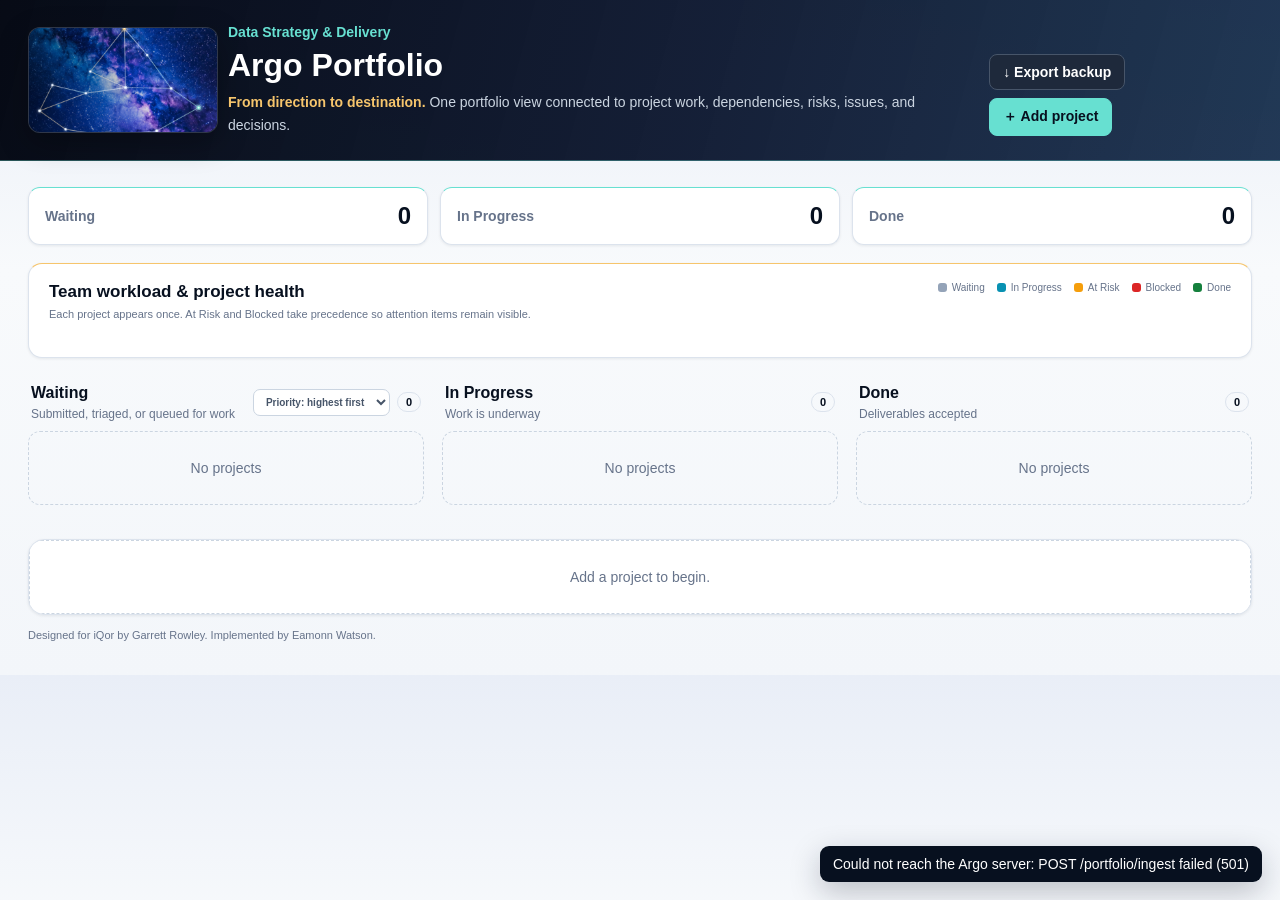
==== src/Argo.Web/wwwroot/Index.html @ f132f1d8 "Restructure the solution and move the web app into src/Argo.Web" ====
<!doctype html>
<html lang="en">

<head>
    <meta charset="utf-8">
    <meta name="viewport" content="width=device-width, initial-scale=1">
    <title>Argo Portfolio | Data Strategy &amp; Delivery</title>
    <link rel="stylesheet" href="css/common.css">
    <link rel="stylesheet" href="css/portfolio.css">
</head>

<body>
    <header class="topbar">
        <div class="shell">
            <div class="brand-row">
                <div class="constellation-mark" role="img" aria-label="Argo constellation with Canopus highlighted against deep space"><img src="assets/argo-constellation.png" alt=""></div>
                <div>
                    <div class="eyebrow">Data Strategy &amp; Delivery</div>
                    <h1>Argo Portfolio</h1>
                    <p class="subtitle"><strong>From direction to destination.</strong> One portfolio view connected to project work, dependencies, risks, issues, and decisions.</p>
                </div>
            </div>
            <div class="actions">
                <input id="import-file" class="screen-only-file" type="file" accept="application/json,.json">
                <button id="import-btn" class="btn dark" type="button" style="display:none">↑ Import</button>
                <button id="export-btn" class="btn dark" type="button">↓ Export backup</button>
                <button id="add-project-btn" class="btn primary" type="button">＋ Add project</button>
            </div>
        </div>
    </header>

    <main class="shell content">
        <section id="summary" class="summary" aria-label="Portfolio summary"></section>
        <section id="team-chart" class="team-chart" aria-label="Team workload and project health"></section>
        <section id="board" class="board" aria-label="Project status board"></section>
        <section id="detail" class="detail" aria-live="polite"></section>
        <div class="footnote"><span>Designed for iQor by Garrett Rowley. Implemented by Eamonn Watson.</span></div>
    </main>

    <dialog id="project-dialog">
        <form id="project-form" method="dialog">
            <div class="dialog-head">
                <h2 id="project-dialog-title">Project</h2>
                <p>Add or update portfolio-level information.</p>
            </div>
            <div class="dialog-body">
                <input name="id" type="hidden">
                <div class="field">
                    <label for="project-name">Project name</label>
                    <input id="project-name" name="name" required>
                </div>
                <div class="field">
                    <label for="project-owner">Project owner</label>
                    <select id="project-owner" name="owner" required>
                        <option value="Unassigned">Unassigned</option>
                    </select>
                </div>
                <div class="field">
                    <label for="project-status">Overall status</label>
                    <select id="project-status" name="status">
                        <option>Waiting</option>
                        <option>In Progress</option>
                        <option>Done</option>
                    </select>
                </div>
                <div class="field">
                    <label for="project-health">Health</label>
                    <select id="project-health" name="health">
                        <option>Not Assessed</option>
                        <option>On Track</option>
                        <option>At Risk</option>
                        <option>Blocked</option>
                        <option>Complete</option>
                    </select>
                </div>
                <div class="field" id="project-priority-field">
                    <label for="project-priority">Waiting priority</label>
                    <select id="project-priority" name="priority">
                        <option>Needs Triage</option>
                        <option>Critical</option>
                        <option>High</option>
                        <option selected>Medium</option>
                        <option>Low</option>
                    </select>
                </div>
                <div class="field full">
                    <label for="project-objective">Objective</label>
                    <textarea id="project-objective" name="objective"></textarea>
                </div>
                <div class="field">
                    <label for="project-milestone">Next milestone</label>
                    <input id="project-milestone" name="nextMilestone">
                </div>
                <div class="field">
                    <label for="project-date">Target date</label>
                    <input id="project-date" name="targetDate" type="date">
                </div>
            </div>
            <div class="dialog-actions">
                <button class="btn" type="button" data-close="project-dialog">Cancel</button>
                <button class="btn primary" type="submit">Save project</button>
            </div>
        </form>
    </dialog>

    <dialog id="work-dialog">
        <form id="work-form" method="dialog">
            <div class="dialog-head">
                <h2>Work package or wave</h2>
                <p>Define the outcome, people, inputs, milestone, and completion criteria.</p>
            </div>
            <div class="dialog-body">
                <input name="id" type="hidden">
                <input name="projectId" type="hidden">
                <div class="field full">
                    <label for="work-title">Work package / wave name</label>
                    <input id="work-title" name="title" required>
                </div>
                <div class="field">
                    <label for="work-owner">Owner</label>
                    <input id="work-owner" name="owner" required>
                </div>
                <div class="field">
                    <label for="work-status">Status</label>
                    <select id="work-status" name="status">
                        <option>Not Started</option>
                        <option>Waiting</option>
                        <option>In Progress</option>
                        <option>Blocked</option>
                        <option>Done</option>
                    </select>
                </div>
                <div class="field">
                    <label for="work-date">Due date</label>
                    <input id="work-date" name="dueDate" type="date">
                </div>
                <div class="field">
                    <label for="work-dependency">Blocker or dependency</label>
                    <input id="work-dependency" name="dependency">
                </div>
                <div class="field full">
                    <label for="work-purpose">Purpose / outcome</label>
                    <textarea id="work-purpose" name="purpose"></textarea>
                </div>
                <div class="field full">
                    <label for="work-participants">Participants</label>
                    <textarea id="work-participants" name="participants" placeholder="Who needs to participate or approve?"></textarea>
                </div>
                <div class="field full">
                    <label for="work-inputs">Required inputs</label>
                    <textarea id="work-inputs" name="requiredInputs" placeholder="Samples, source files, decisions, access, or other prerequisites"></textarea>
                </div>
                <div class="field full">
                    <label for="work-milestone">Milestone / deliverable</label>
                    <textarea id="work-milestone" name="milestone"></textarea>
                </div>
                <div class="field full">
                    <label for="work-done">Definition of done</label>
                    <textarea id="work-done" name="definitionOfDone" placeholder="What must be true before this wave can be marked complete?"></textarea>
                </div>
            </div>
            <div class="dialog-actions">
                <button class="btn" type="button" data-close="work-dialog">Cancel</button>
                <button class="btn primary" type="submit">Save work package</button>
            </div>
        </form>
    </dialog>

    <dialog id="activity-dialog">
        <form id="activity-form" method="dialog">
            <div class="dialog-head">
                <h2>Wave activity</h2>
                <p>Add a trackable activity beneath the selected work package.</p>
            </div>
            <div class="dialog-body">
                <input name="id" type="hidden">
                <input name="projectId" type="hidden">
                <input name="workItemId" type="hidden">
                <div class="field full">
                    <label for="activity-title">Activity</label>
                    <input id="activity-title" name="title" required>
                </div>
                <div class="field">
                    <label for="activity-owner">Owner</label>
                    <input id="activity-owner" name="owner" required>
                </div>
                <div class="field">
                    <label for="activity-status">Status</label>
                    <select id="activity-status" name="status">
                        <option>Not Started</option>
                        <option>Waiting</option>
                        <option>In Progress</option>
                        <option>Blocked</option>
                        <option>Done</option>
                    </select>
                </div>
                <div class="field">
                    <label for="activity-date">Due date</label>
                    <input id="activity-date" name="dueDate" type="date">
                </div>
                <div class="field full">
                    <label for="activity-notes">Notes</label>
                    <textarea id="activity-notes" name="notes"></textarea>
                </div>
            </div>
            <div class="dialog-actions">
                <button class="btn" type="button" data-close="activity-dialog">Cancel</button>
                <button class="btn primary" type="submit">Save activity</button>
            </div>
        </form>
    </dialog>

    <dialog id="raid-dialog">
        <form id="raid-form" method="dialog">
            <div class="dialog-head">
                <h2>RAID or decision record</h2>
                <p>Capture what needs attention, ownership, or leadership input.</p>
            </div>
            <div class="dialog-body">
                <input name="id" type="hidden">
                <input name="projectId" type="hidden">
                <div class="field">
                    <label for="raid-type">Type</label>
                    <select id="raid-type" name="type">
                        <option>Risk</option>
                        <option>Assumption</option>
                        <option>Issue</option>
                        <option>Dependency</option>
                        <option>Decision</option>
                    </select>
                </div>
                <div class="field">
                    <label for="raid-owner">Owner</label>
                    <input id="raid-owner" name="owner" required>
                </div>
                <div class="field full">
                    <label for="raid-description">Description</label>
                    <textarea id="raid-description" name="description" required></textarea>
                </div>
                <div class="field">
                    <label for="raid-date">Due date</label>
                    <input id="raid-date" name="dueDate" type="date">
                </div>
            </div>
            <div class="dialog-actions">
                <button class="btn" type="button" data-close="raid-dialog">Cancel</button>
                <button class="btn primary" type="submit">Save record</button>
            </div>
        </form>
    </dialog>

    <div id="toast" class="toast" role="status"></div>

    <script src="js/common.js"></script>
    <script src="js/portfolio.js"></script>
</body>

</html>
---- src/Argo.Web/wwwroot/css/common.css ----
:root {
  --ink:#0f172a;
  --muted:#64748b;
  --line:#e2e8f0;
  --paper:#fff;
  --wash:#f3f6fa;
  --cyan:#67e0d1;
  --cyan-dark:#197f85;
  --brand-violet:#4f86e8;
  --brand-cyan:#67e0d1;
  --brand-night:#020611;
  --brand-gold:#f6c56c;
  --amber:#f59e0b;
  --red:#dc2626;
  --green:#15803d;
  --shadow:0 1px 3px rgba(15,23,42,.08);
}

* {
  box-sizing:border-box;
}

body {
  margin:0;
  background:var(--wash);
  color:var(--ink);
  font-family:Inter,Aptos,"Segoe UI",Arial,sans-serif;
  font-size:14px;
}

button,input,select,textarea {
  font:inherit;
}

button {
  cursor:pointer;
}

.topbar {
  background:var(--ink);
  color:white;
  border-bottom:1px solid #334155;
}

.btn:hover {
  background:#f1f5f9;
}

.btn.primary {
  background:var(--cyan);
  border-color:var(--cyan);
  color:var(--ink);
}

.btn.primary:hover {
  background:#a5f3fc;
}

.btn.dark {
  background:#1e293b;
  border-color:#475569;
  color:white;
}

.btn.small {
  padding:7px 10px;
  font-size:12px;
}

.field {
  display:grid;
  gap:6px;
}

.field.full {
  grid-column:1/-1;
}

.toast.show {
  opacity:1;
  transform:none;
}

:root {
  --ink:#07101f;
  --muted:#66738a;
  --line:#dce3ed;
  --wash:#f3f6fa;
  --cyan:#67e0d1;
  --cyan-dark:#197f85;
  --brand-violet:#4f86e8;
  --brand-cyan:#67e0d1;
  --brand-night:#020611;
  --brand-gold:#f6c56c;
}

body {
  background:linear-gradient(180deg,#e9eef7 0,#f8fafc 270px,#f3f6fa 100%);
}

.topbar {
  background:linear-gradient(105deg,rgba(2,6,17,.98),rgba(7,18,42,.94) 54%,rgba(11,36,68,.9));
  border-bottom-color:rgba(103,224,209,.35);
}

.topbar::before {
  background-image:radial-gradient(circle,rgba(255,255,255,.72) 0 1px,transparent 1.5px);
  background-size:46px 46px;
  opacity:.18;
  mask-image:linear-gradient(90deg,transparent 22%,#000 68%,transparent);
}

.topbar::after {
  border-color:rgba(246,197,108,.07);
}

.constellation-mark {
  width:190px;
  height:106px;
  flex:0 0 190px;
  border:1px solid rgba(255,255,255,.16);
  border-radius:12px;
  overflow:hidden;
  background:#071126;
  box-shadow:0 10px 30px rgba(0,0,0,.28);
}

.constellation-mark img {
  display:block;
  width:100%;
  height:100%;
  object-fit:cover;
}

.brand-row {
  display:flex;
  align-items:center;
  gap:10px;
}

.btn.primary {
  background:var(--brand-cyan);
  border-color:var(--brand-cyan);
  color:#07101f;
}

.field input:focus,.field select:focus,.field textarea:focus {
  border-color:var(--brand-cyan);
  box-shadow:0 0 0 3px rgba(103,224,209,.18);
}
---- src/Argo.Web/wwwroot/css/portfolio.css ----
.shell {
  max-width:1500px;
  margin:auto;
  padding:0 28px;
}

.topbar .shell {
  display:flex;
  align-items:flex-end;
  justify-content:space-between;
  gap:24px;
  padding-top:24px;
  padding-bottom:24px;
}

.eyebrow {
  color:var(--cyan);
  font-weight:700;
  margin-bottom:8px;
}

.topbar h1 {
  font-size:30px;
  line-height:1.1;
  margin:0;
}

.subtitle {
  color:#cbd5e1;
  line-height:1.6;
  margin:8px 0 0;
}

.actions {
  display:flex;
  flex-wrap:wrap;
  gap:8px;
}

.btn {
  border:1px solid var(--line);
  border-radius:8px;
  background:white;
  color:var(--ink);
  padding:9px 13px;
  font-weight:650;
  display:inline-flex;
  align-items:center;
  gap:7px;
  justify-content:center;
}

.content {
  padding-top:26px;
  padding-bottom:34px;
}

.summary {
  display:grid;
  grid-template-columns:repeat(3,1fr);
  gap:12px;
  margin-bottom:18px;
}

.stat {
  display:flex;
  justify-content:space-between;
  align-items:center;
  background:var(--paper);
  border:1px solid var(--line);
  border-radius:12px;
  padding:14px 16px;
  box-shadow:var(--shadow);
}

.stat-label {
  color:var(--muted);
  font-weight:650;
}

.stat-value {
  font-size:24px;
  font-weight:750;
}

.team-chart {
  background:var(--paper);
  border:1px solid var(--line);
  border-radius:14px;
  padding:18px 20px;
  margin-bottom:26px;
  box-shadow:var(--shadow);
}

.chart-head {
  display:flex;
  align-items:flex-start;
  justify-content:space-between;
  gap:18px;
  margin-bottom:16px;
}

.chart-head h2 {
  font-size:17px;
  margin:0;
}

.chart-head p {
  font-size:11px;
  color:var(--muted);
  margin:5px 0 0;
  line-height:1.45;
}

.chart-legend {
  display:flex;
  align-items:center;
  justify-content:flex-end;
  gap:12px;
  flex-wrap:wrap;
  font-size:10px;
  color:var(--muted);
}

.legend-item {
  display:inline-flex;
  align-items:center;
  gap:5px;
}

.legend-dot {
  width:9px;
  height:9px;
  border-radius:3px;
}

.owner-bars {
  display:grid;
  gap:11px;
}

.owner-bar-row {
  display:grid;
  grid-template-columns:170px minmax(240px,1fr) 46px;
  align-items:center;
  gap:13px;
}

.owner-name {
  font-size:12px;
  font-weight:750;
}

.owner-track {
  height:28px;
  background:#f1f5f9;
  border-radius:7px;
  display:flex;
  overflow:hidden;
  box-shadow:inset 0 0 0 1px #e2e8f0;
}

.owner-segment {
  min-width:0;
  height:100%;
  display:flex;
  align-items:center;
  justify-content:center;
  color:white;
  font-size:10px;
  font-weight:800;
  border-right:1px solid rgba(255,255,255,.5);
}

.owner-segment:last-child {
  border-right:0;
}

.owner-total {
  text-align:right;
  font-size:12px;
  font-weight:750;
}

.owner-total span {
  display:block;
  font-size:9px;
  color:var(--muted);
  font-weight:600;
}

.chart-Waiting {
  background:#94a3b8;
}

.chart-In-Progress {
  background:#0891b2;
}

.chart-At-Risk {
  background:#f59e0b;
}

.chart-Blocked {
  background:#dc2626;
}

.chart-Done {
  background:#15803d;
}

.board {
  display:grid;
  grid-template-columns:repeat(3,minmax(0,1fr));
  gap:18px;
}

.lane-head {
  display:flex;
  align-items:center;
  justify-content:space-between;
  gap:12px;
  margin:0 3px 10px;
}

.lane-head h2 {
  font-size:16px;
  margin:0;
}

.lane-head p {
  font-size:12px;
  color:var(--muted);
  margin:5px 0 0;
}

.lane-tools {
  display:flex;
  align-items:center;
  gap:7px;
}

.sort-select {
  max-width:164px;
  border:1px solid #cbd5e1;
  border-radius:7px;
  background:white;
  color:#475569;
  padding:6px 8px;
  font-size:10px;
  font-weight:700;
}

.count,.badge {
  display:inline-flex;
  align-items:center;
  border-radius:999px;
  border:1px solid var(--line);
  padding:3px 8px;
  font-size:11px;
  font-weight:700;
  white-space:nowrap;
}

.cards {
  display:grid;
  gap:10px;
}

.project-card {
  width:100%;
  text-align:left;
  background:var(--paper);
  border:1px solid var(--line);
  border-radius:12px;
  padding:15px;
  box-shadow:var(--shadow);
  color:inherit;
}

.project-card:hover,.project-card.selected {
  border-color:#06b6d4;
  box-shadow:0 0 0 1px #06b6d4;
}

.card-top,.card-foot {
  display:flex;
  align-items:center;
  justify-content:space-between;
  gap:10px;
}

.card-tags {
  display:flex;
  align-items:center;
  gap:6px;
  flex-wrap:wrap;
  justify-content:flex-end;
}

.project-id {
  font-size:11px;
  font-weight:800;
  letter-spacing:.04em;
  color:var(--muted);
}

.project-card h3 {
  font-size:15px;
  margin:12px 0;
}

.owner-date {
  display:flex;
  justify-content:space-between;
  gap:12px;
  color:var(--muted);
  font-size:11px;
}

.card-foot {
  border-top:1px solid #f1f5f9;
  margin-top:12px;
  padding-top:11px;
  font-size:11px;
  color:#475569;
  font-weight:650;
}

.truncate {
  white-space:nowrap;
  overflow:hidden;
  text-overflow:ellipsis;
}

.health.Blocked {
  background:#fee2e2;
  color:#991b1b;
  border-color:#fecaca;
}

.health.At-Risk {
  background:#fffbeb;
  color:#92400e;
  border-color:#fde68a;
}

.health.On-Track,.health.Complete {
  background:#f0fdf4;
  color:#166534;
  border-color:#bbf7d0;
}

.priority.Critical {
  background:#7f1d1d;
  color:white;
  border-color:#7f1d1d;
}

.priority.High {
  background:#fee2e2;
  color:#991b1b;
  border-color:#fecaca;
}

.priority.Medium {
  background:#fff7ed;
  color:#9a3412;
  border-color:#fed7aa;
}

.priority.Low {
  background:#f1f5f9;
  color:#475569;
  border-color:#cbd5e1;
}

.empty {
  border:1px dashed #cbd5e1;
  border-radius:12px;
  text-align:center;
  color:var(--muted);
  padding:28px 10px;
}

.detail {
  margin-top:34px;
  background:var(--paper);
  border:1px solid var(--line);
  border-radius:16px;
  overflow:hidden;
  box-shadow:var(--shadow);
}

.detail-head {
  background:var(--ink);
  color:white;
  padding:22px;
}

.detail-title-row {
  display:flex;
  align-items:flex-start;
  justify-content:space-between;
  gap:18px;
}

.detail-tags {
  display:flex;
  align-items:center;
  gap:8px;
  flex-wrap:wrap;
}

.detail-head h2 {
  font-size:24px;
  margin:10px 0 0;
}

.detail-head .objective {
  color:#cbd5e1;
  line-height:1.6;
  max-width:900px;
  margin:8px 0 0;
}

.facts {
  display:grid;
  grid-template-columns:repeat(4,minmax(0,1fr));
  gap:18px;
  border-top:1px solid #334155;
  margin-top:20px;
  padding-top:18px;
}

.fact-label {
  text-transform:uppercase;
  letter-spacing:.05em;
  color:#94a3b8;
  font-size:10px;
  font-weight:700;
}

.fact-value {
  margin-top:5px;
  font-weight:650;
}

.detail-body {
  display:grid;
  grid-template-columns:1.45fr 1fr;
  gap:28px;
  padding:22px;
}

.section-title {
  display:flex;
  align-items:center;
  justify-content:space-between;
  gap:12px;
  margin-bottom:10px;
}

.section-title h3 {
  margin:0;
  font-size:15px;
}

.section-title p {
  margin:4px 0 0;
  color:var(--muted);
  font-size:11px;
}

.table-wrap {
  overflow:auto;
  border:1px solid var(--line);
  border-radius:11px;
}

table {
  width:100%;
  border-collapse:collapse;
  min-width:650px;
}

th,td {
  text-align:left;
  padding:10px;
  border-bottom:1px solid var(--line);
  vertical-align:top;
}

th {
  font-size:11px;
  background:#f8fafc;
}

td {
  font-size:12px;
}

tr:last-child td {
  border-bottom:0;
}

.subtext {
  font-size:10px;
  color:var(--muted);
  margin-top:4px;
}

.edit-link {
  border:0;
  background:transparent;
  color:var(--cyan-dark);
  font-weight:750;
  padding:3px;
}

.raid-list {
  display:grid;
  gap:8px;
}

.raid-card {
  display:flex;
  align-items:flex-start;
  gap:9px;
  width:100%;
  text-align:left;
  border:1px solid var(--line);
  border-radius:11px;
  background:white;
  padding:11px;
  color:inherit;
}

.raid-card:hover {
  border-color:#f59e0b;
  background:#fffbeb;
}

.raid-copy {
  flex:1;
  min-width:0;
}

.raid-copy strong {
  display:block;
  font-size:12px;
  line-height:1.45;
}

.raid-meta {
  display:flex;
  gap:12px;
  color:var(--muted);
  font-size:10px;
  margin-top:5px;
}

.footnote {
  display:flex;
  justify-content:space-between;
  gap:16px;
  color:var(--muted);
  font-size:11px;
  margin-top:14px;
}

.screen-only-file {
  display:none;
}

dialog {
  width:min(640px,calc(100% - 32px));
  border:1px solid var(--line);
  border-radius:14px;
  padding:0;
  box-shadow:0 24px 70px rgba(15,23,42,.25);
}

dialog::backdrop {
  background:rgba(15,23,42,.55);
}

.dialog-head {
  padding:20px 22px 10px;
}

.dialog-head h2 {
  font-size:19px;
  margin:0;
}

.dialog-head p {
  color:var(--muted);
  margin:7px 0 0;
}

.dialog-body {
  display:grid;
  grid-template-columns:1fr 1fr;
  gap:15px;
  padding:14px 22px;
}

.field label {
  font-size:12px;
  font-weight:700;
}

.field input,.field select,.field textarea {
  width:100%;
  border:1px solid #cbd5e1;
  border-radius:8px;
  background:white;
  padding:9px 10px;
  color:var(--ink);
}

.field textarea {
  resize:vertical;
  min-height:80px;
}

.dialog-actions {
  display:flex;
  justify-content:flex-end;
  gap:8px;
  border-top:1px solid var(--line);
  padding:15px 22px;
}

.toast {
  position:fixed;
  right:18px;
  bottom:18px;
  background:var(--ink);
  color:white;
  border-radius:9px;
  padding:10px 13px;
  box-shadow:0 10px 30px rgba(15,23,42,.25);
  opacity:0;
  transform:translateY(8px);
  pointer-events:none;
  transition:.2s;
}

.work-list {
  display:grid;
  gap:10px;
}

.work-package {
  border:1px solid var(--line);
  border-radius:12px;
  overflow:hidden;
  background:white;
}

.work-package.expanded {
  border-color:#67e8f9;
  box-shadow:0 0 0 1px #cffafe;
}

.work-summary {
  display:grid;
  grid-template-columns:minmax(260px,1.7fr) minmax(110px,.7fr) minmax(110px,.7fr) minmax(100px,.6fr) auto;
  align-items:center;
  gap:12px;
  padding:12px;
}

.work-toggle {
  border:0;
  background:transparent;
  text-align:left;
  color:inherit;
  padding:0;
  display:flex;
  align-items:flex-start;
  gap:9px;
  min-width:0;
}

.chevron {
  color:var(--cyan-dark);
  font-size:16px;
  line-height:1;
  transition:transform .18s;
}

.expanded .chevron {
  transform:rotate(90deg);
}

.work-title {
  display:block;
  font-weight:750;
  line-height:1.35;
}

.work-id {
  display:block;
  color:var(--muted);
  font-size:10px;
  margin-top:3px;
}

.work-summary-label {
  display:block;
  color:var(--muted);
  font-size:9px;
  text-transform:uppercase;
  letter-spacing:.05em;
  margin-bottom:3px;
}

.work-summary-value {
  display:block;
  font-size:11px;
  font-weight:650;
}

.work-actions {
  display:flex;
  align-items:center;
  gap:5px;
}

.work-detail {
  border-top:1px solid var(--line);
  background:#f8fafc;
  padding:16px;
}

.work-detail-grid {
  display:grid;
  grid-template-columns:repeat(2,minmax(0,1fr));
  gap:12px;
}

.work-detail-card {
  background:white;
  border:1px solid var(--line);
  border-radius:9px;
  padding:11px;
}

.work-detail-card.full {
  grid-column:1/-1;
}

.work-detail-card p {
  margin:5px 0 0;
  line-height:1.5;
  font-size:11px;
  white-space:pre-wrap;
}

.activity-section {
  margin-top:15px;
}

.activity-head {
  display:flex;
  align-items:center;
  justify-content:space-between;
  gap:12px;
  margin-bottom:8px;
}

.activity-head h4 {
  margin:0;
  font-size:13px;
}

.progress-track {
  height:7px;
  background:#e2e8f0;
  border-radius:999px;
  overflow:hidden;
  margin-top:6px;
}

.progress-bar {
  height:100%;
  background:#06b6d4;
}

.activity-list {
  display:grid;
  gap:7px;
}

.activity-row {
  display:grid;
  grid-template-columns:minmax(220px,1.5fr) minmax(100px,.7fr) minmax(100px,.7fr) minmax(95px,.6fr) auto;
  gap:10px;
  align-items:center;
  background:white;
  border:1px solid var(--line);
  border-radius:9px;
  padding:9px 10px;
}

.activity-title {
  font-size:11px;
  font-weight:700;
}

.activity-meta {
  font-size:10px;
  color:var(--muted);
}

.status-Done {
  background:#f0fdf4;
  color:#166534;
  border-color:#bbf7d0;
}

.status-In-Progress {
  background:#ecfeff;
  color:#155e75;
  border-color:#a5f3fc;
}

.status-Blocked {
  background:#fee2e2;
  color:#991b1b;
  border-color:#fecaca;
}

.status-Waiting {
  background:#fffbeb;
  color:#92400e;
  border-color:#fde68a;
}

.status-Not-Started {
  background:#f8fafc;
  color:#475569;
}

.hint-box {
  border-left:3px solid #06b6d4;
  background:#ecfeff;
  color:#155e75;
  padding:9px 11px;
  border-radius:0 8px 8px 0;
  font-size:11px;
  line-height:1.45;
  margin-bottom:12px;
}

@media(max-width:1100px) {
  .work-summary {
    grid-template-columns:minmax(240px,1.5fr) 1fr 1fr auto;
  }
  .work-summary>div:nth-child(4) {
    display:none;
  }
  .activity-row {
    grid-template-columns:minmax(200px,1.5fr) 1fr 1fr auto;
  }
  .activity-row>div:nth-child(4) {
    display:none;
  }
}

@media(max-width:900px) {
  .topbar .shell {
    align-items:flex-start;
    flex-direction:column;
  }
  .board {
    grid-template-columns:1fr;
  }
  .detail-body {
    grid-template-columns:1fr;
  }
  .facts {
    grid-template-columns:1fr 1fr;
  }
  .work-summary {
    grid-template-columns:minmax(210px,1.5fr) 1fr auto;
  }
  .work-summary>div:nth-child(3) {
    display:none;
  }
  .work-detail-grid {
    grid-template-columns:1fr;
  }
  .work-detail-card.full {
    grid-column:auto;
  }
  .owner-bar-row {
    grid-template-columns:145px minmax(180px,1fr) 42px;
  }
}

@media(max-width:600px) {
  .shell {
    padding-left:16px;
    padding-right:16px;
  }
  .summary {
    grid-template-columns:1fr;
  }
  .chart-head {
    flex-direction:column;
  }
  .chart-legend {
    justify-content:flex-start;
  }
  .owner-bar-row {
    grid-template-columns:1fr 42px;
    gap:6px;
  }
  .owner-name {
    grid-column:1/-1;
  }
  .facts,.dialog-body {
    grid-template-columns:1fr;
  }
  .field.full {
    grid-column:auto;
  }
  .detail-title-row,.footnote {
    flex-direction:column;
  }
  .actions {
    width:100%;
  }
  .actions .btn {
    flex:1;
  }
  .topbar h1 {
    font-size:25px;
  }
  .work-summary {
    grid-template-columns:1fr auto;
  }
  .work-summary>div:not(.work-actions) {
    display:none;
  }
  .activity-row {
    grid-template-columns:1fr auto;
  }
  .activity-row>div:not(:first-child):not(:last-child) {
    display:none;
  }
}

.field[hidden] {
  display:none;
}

.health.Not-Assessed {
  background:#f1f5f9;
  color:#475569;
  border-color:#cbd5e1;
}

.priority.Needs-Triage {
  background:#ede9fe;
  color:#5b21b6;
  border-color:#c4b5fd;
}

.triage-count {
  display:inline-flex;
  align-items:center;
  gap:7px;
  border:1px solid #c4b5fd;
  background:#f5f3ff;
  color:#5b21b6;
  border-radius:999px;
  padding:6px 10px;
  font-size:10px;
  font-weight:800;
}

.triage-count strong {
  font-size:13px;
}

.intake-panel {
  margin:20px 22px 0;
  border:1px solid #bae6fd;
  border-radius:12px;
  background:#f0f9ff;
  overflow:hidden;
}

.intake-panel summary {
  cursor:pointer;
  list-style:none;
  display:flex;
  align-items:center;
  justify-content:space-between;
  gap:12px;
  padding:13px 15px;
  color:#075985;
  font-size:12px;
  font-weight:800;
}

.intake-panel summary::-webkit-details-marker {
  display:none;
}

.intake-panel summary::after {
  content:"＋";
  font-size:16px;
}

.intake-panel[open] summary::after {
  content:"−";
}

.intake-content {
  border-top:1px solid #bae6fd;
  padding:15px;
  display:grid;
  grid-template-columns:repeat(3,minmax(0,1fr));
  gap:10px;
}

.intake-section {
  background:white;
  border:1px solid #dbeafe;
  border-radius:9px;
  padding:12px;
}

.intake-section.wide {
  grid-column:span 2;
}

.intake-section.full {
  grid-column:1/-1;
}

.intake-section h4 {
  font-size:11px;
  margin:0 0 9px;
  color:#075985;
  text-transform:uppercase;
  letter-spacing:.05em;
}

.intake-rows {
  display:grid;
  gap:8px;
}

.intake-row {
  display:grid;
  gap:3px;
}

.intake-label {
  font-size:9px;
  color:var(--muted);
  font-weight:800;
  text-transform:uppercase;
  letter-spacing:.04em;
}

.intake-value {
  font-size:11px;
  line-height:1.45;
  white-space:pre-wrap;
  overflow-wrap:anywhere;
}

@media(max-width:900px) {
  .intake-content {
    grid-template-columns:1fr 1fr;
  }
  .intake-section.full {
    grid-column:1/-1;
  }
}

@media(max-width:600px) {
  .intake-content {
    grid-template-columns:1fr;
  }
  .intake-section.wide,.intake-section.full {
    grid-column:auto;
  }
}

.eyebrow {
  color:var(--brand-cyan);
}

.topbar h1 {
  font-size:32px;
}

.subtitle strong {
  color:var(--brand-gold);
  font-weight:800;
}

.btn.primary:hover {
  background:#9cf0e5;
  border-color:#9cf0e5;
}

.btn.danger {
  background:#fff1f2;
  border-color:#fecdd3;
  color:#9f1239;
}

.btn.danger:hover {
  background:#ffe4e6;
}

.detail-head .btn.danger {
  background:rgba(190,24,93,.12);
  border-color:rgba(253,164,175,.55);
  color:#fecdd3;
}

.detail-head .btn.danger:hover {
  background:rgba(190,24,93,.25);
}

.project-card:hover,.project-card.selected {
  border-color:var(--brand-cyan);
  box-shadow:0 0 0 1px var(--brand-cyan),0 5px 18px rgba(7,16,31,.12);
}

.team-chart {
  border-top-color:var(--brand-gold);
}

.stat {
  border-top-color:var(--brand-cyan);
}

.detail-head {
  background:linear-gradient(110deg,#020611 0%,#07152f 66%,#123b61 100%);
}

.detail-actions {
  display:flex;
  align-items:center;
  gap:8px;
  flex-wrap:wrap;
  justify-content:flex-end;
}

.hint-box {
  border-left-color:var(--brand-cyan);
  background:#eaf9f7;
  color:#155e63;
}

.work-package.expanded {
  border-color:#9edfd6;
  box-shadow:0 0 0 1px #d4f2ee;
}

.progress-bar {
  background:linear-gradient(90deg,var(--brand-gold),var(--brand-cyan));
}

.edit-link {
  color:#197f85;
}

.intake-panel {
  border-color:#bfe9e3;
  background:#f3fbfa;
}

.intake-panel summary {
  color:#155e63;
}

.intake-content {
  border-top-color:#bfe9e3;
}

.intake-section h4 {
  color:#155e63;
}
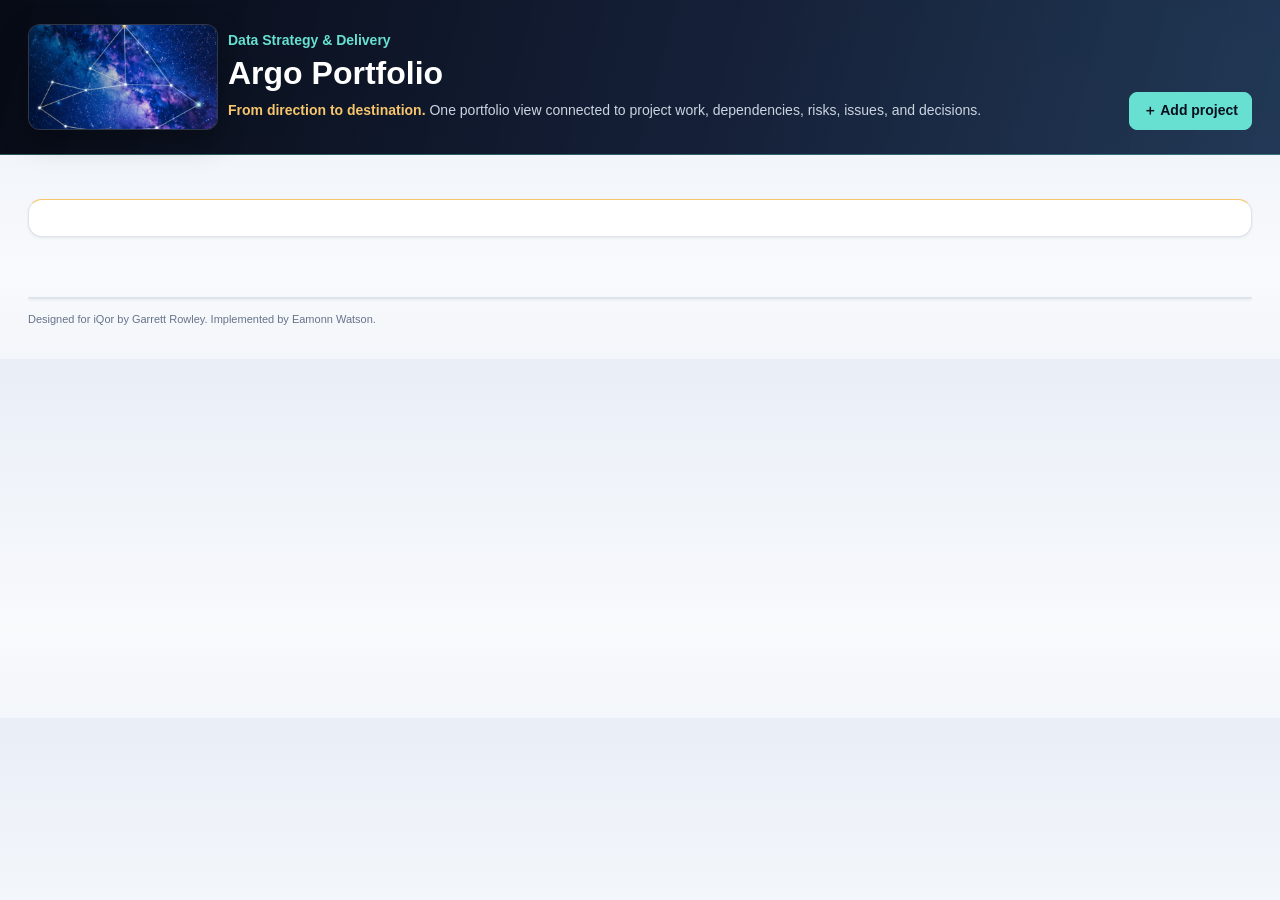
==== commit 39bd9518: "Use shared owner pickers across the portfolio dialogs" ====
--- a/src/Argo.Web/wwwroot/Index.html
+++ b/src/Argo.Web/wwwroot/Index.html
@@ -23,7 +23,6 @@
             <div class="actions">
                 <input id="import-file" class="screen-only-file" type="file" accept="application/json,.json">
                 <button id="import-btn" class="btn dark" type="button" style="display:none">↑ Import</button>
-                <button id="export-btn" class="btn dark" type="button">↓ Export backup</button>
                 <button id="add-project-btn" class="btn primary" type="button">＋ Add project</button>
             </div>
         </div>
@@ -118,7 +117,9 @@
                 </div>
                 <div class="field">
                     <label for="work-owner">Owner</label>
-                    <input id="work-owner" name="owner" required>
+                    <select id="work-owner" name="owner" required>
+                        <option value="Unassigned">Unassigned</option>
+                    </select>
                 </div>
                 <div class="field">
                     <label for="work-status">Status</label>
@@ -182,7 +183,9 @@
                 </div>
                 <div class="field">
                     <label for="activity-owner">Owner</label>
-                    <input id="activity-owner" name="owner" required>
+                    <select id="activity-owner" name="owner" required>
+                        <option value="Unassigned">Unassigned</option>
+                    </select>
                 </div>
                 <div class="field">
                     <label for="activity-status">Status</label>
@@ -231,7 +234,9 @@
                 </div>
                 <div class="field">
                     <label for="raid-owner">Owner</label>
-                    <input id="raid-owner" name="owner" required>
+                    <select id="raid-owner" name="owner" required>
+                        <option value="Unassigned">Unassigned</option>
+                    </select>
                 </div>
                 <div class="field full">
                     <label for="raid-description">Description</label>
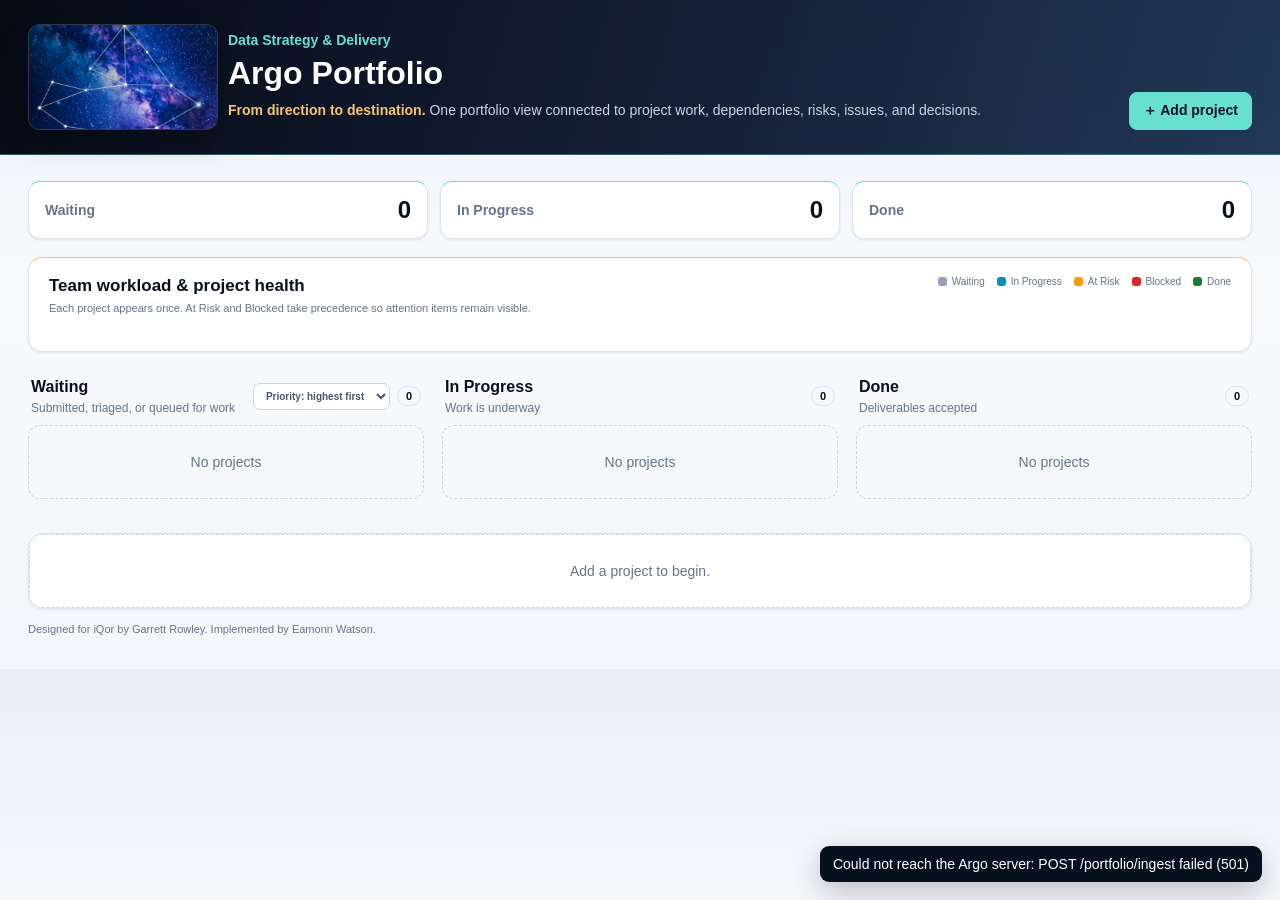
==== commit 7471713d: "Remove portfolio import controls from the UI" ====
--- a/src/Argo.Web/wwwroot/Index.html
+++ b/src/Argo.Web/wwwroot/Index.html
@@ -21,8 +21,6 @@
                 </div>
             </div>
             <div class="actions">
-                <input id="import-file" class="screen-only-file" type="file" accept="application/json,.json">
-                <button id="import-btn" class="btn dark" type="button" style="display:none">↑ Import</button>
                 <button id="add-project-btn" class="btn primary" type="button">＋ Add project</button>
             </div>
         </div>
